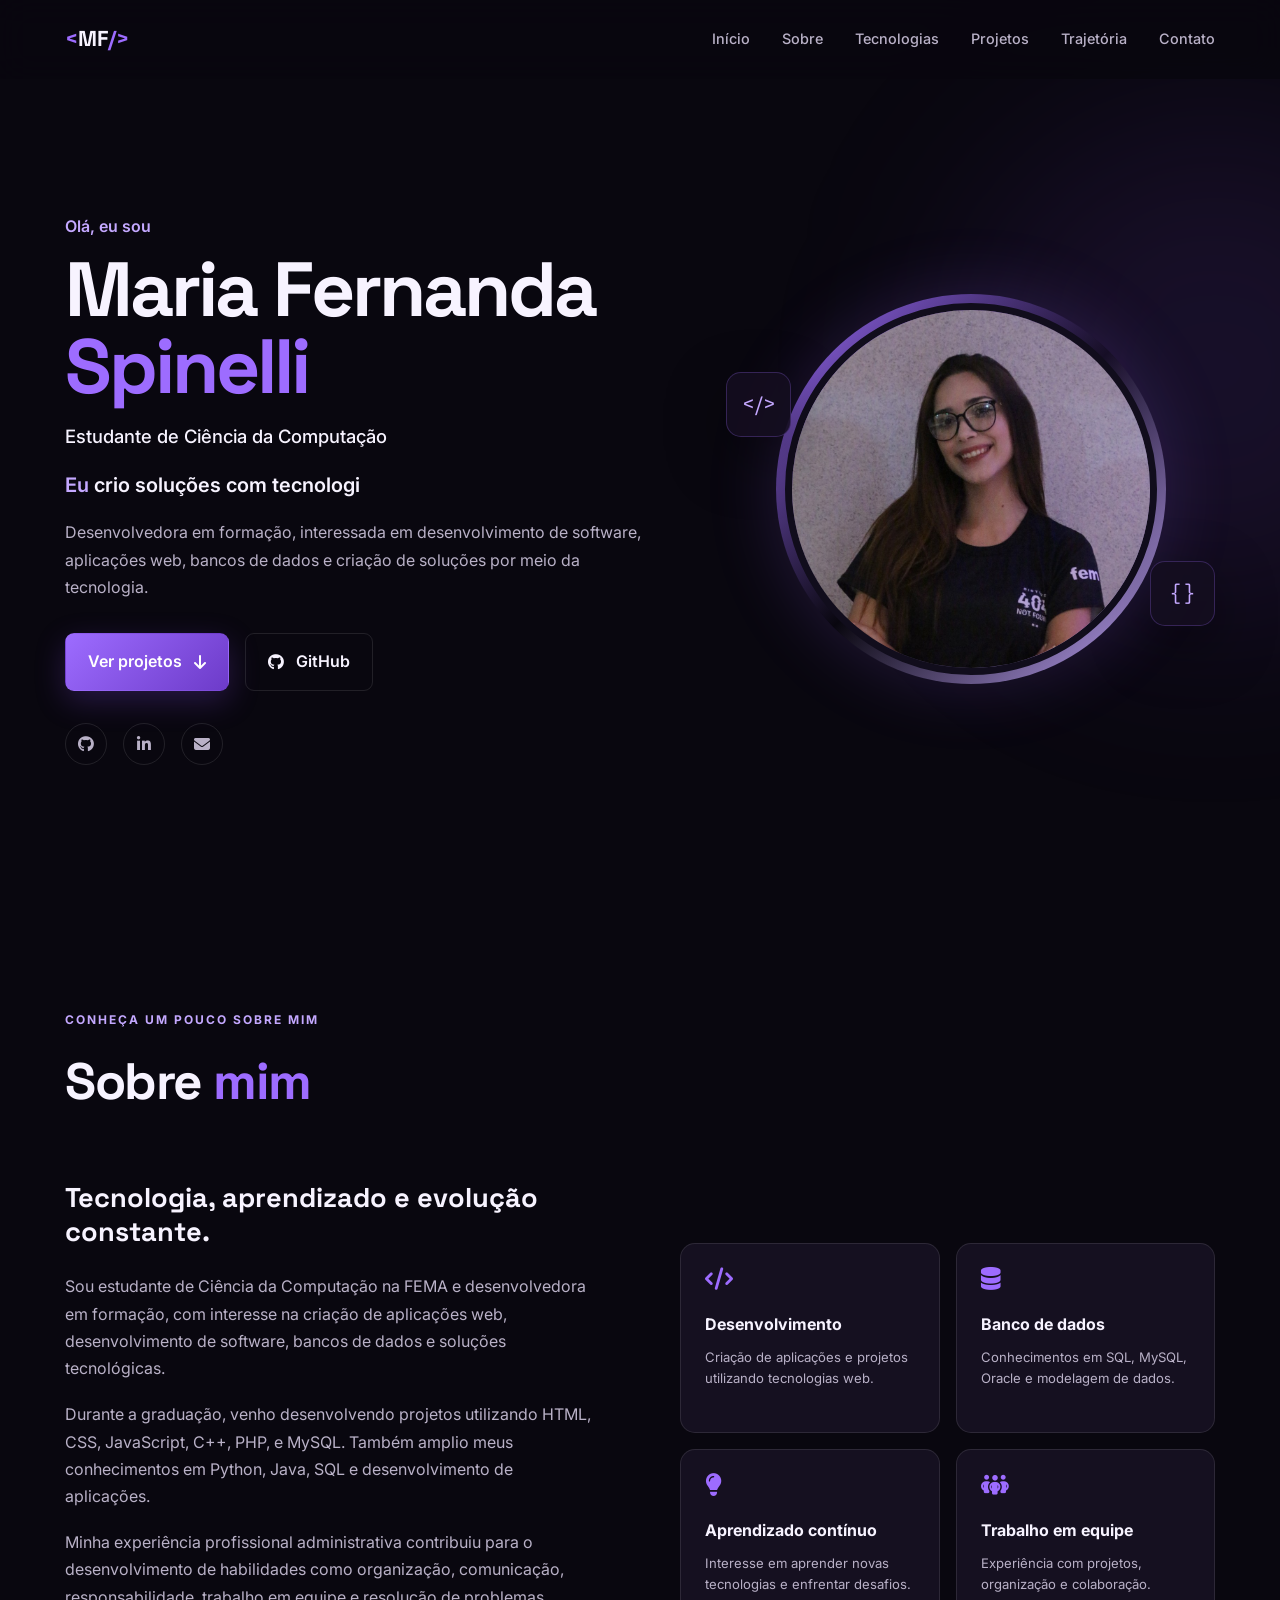
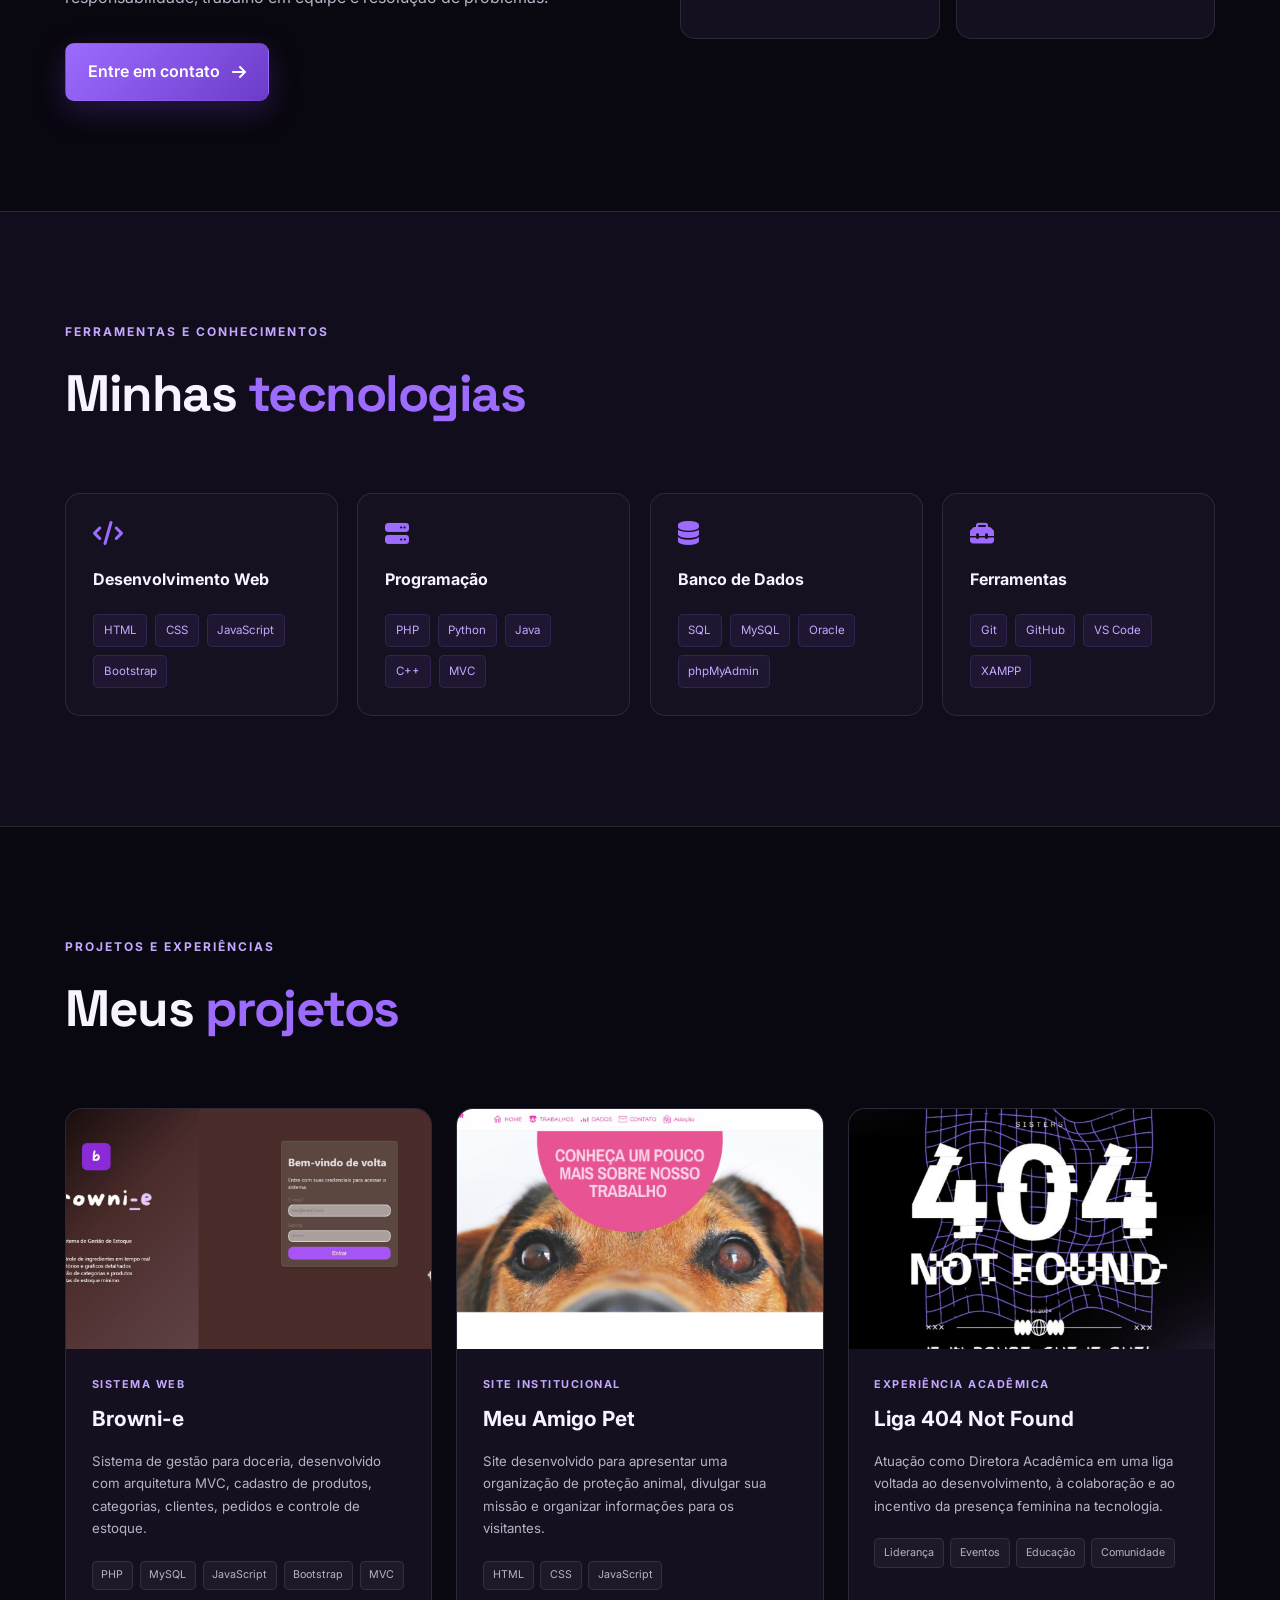
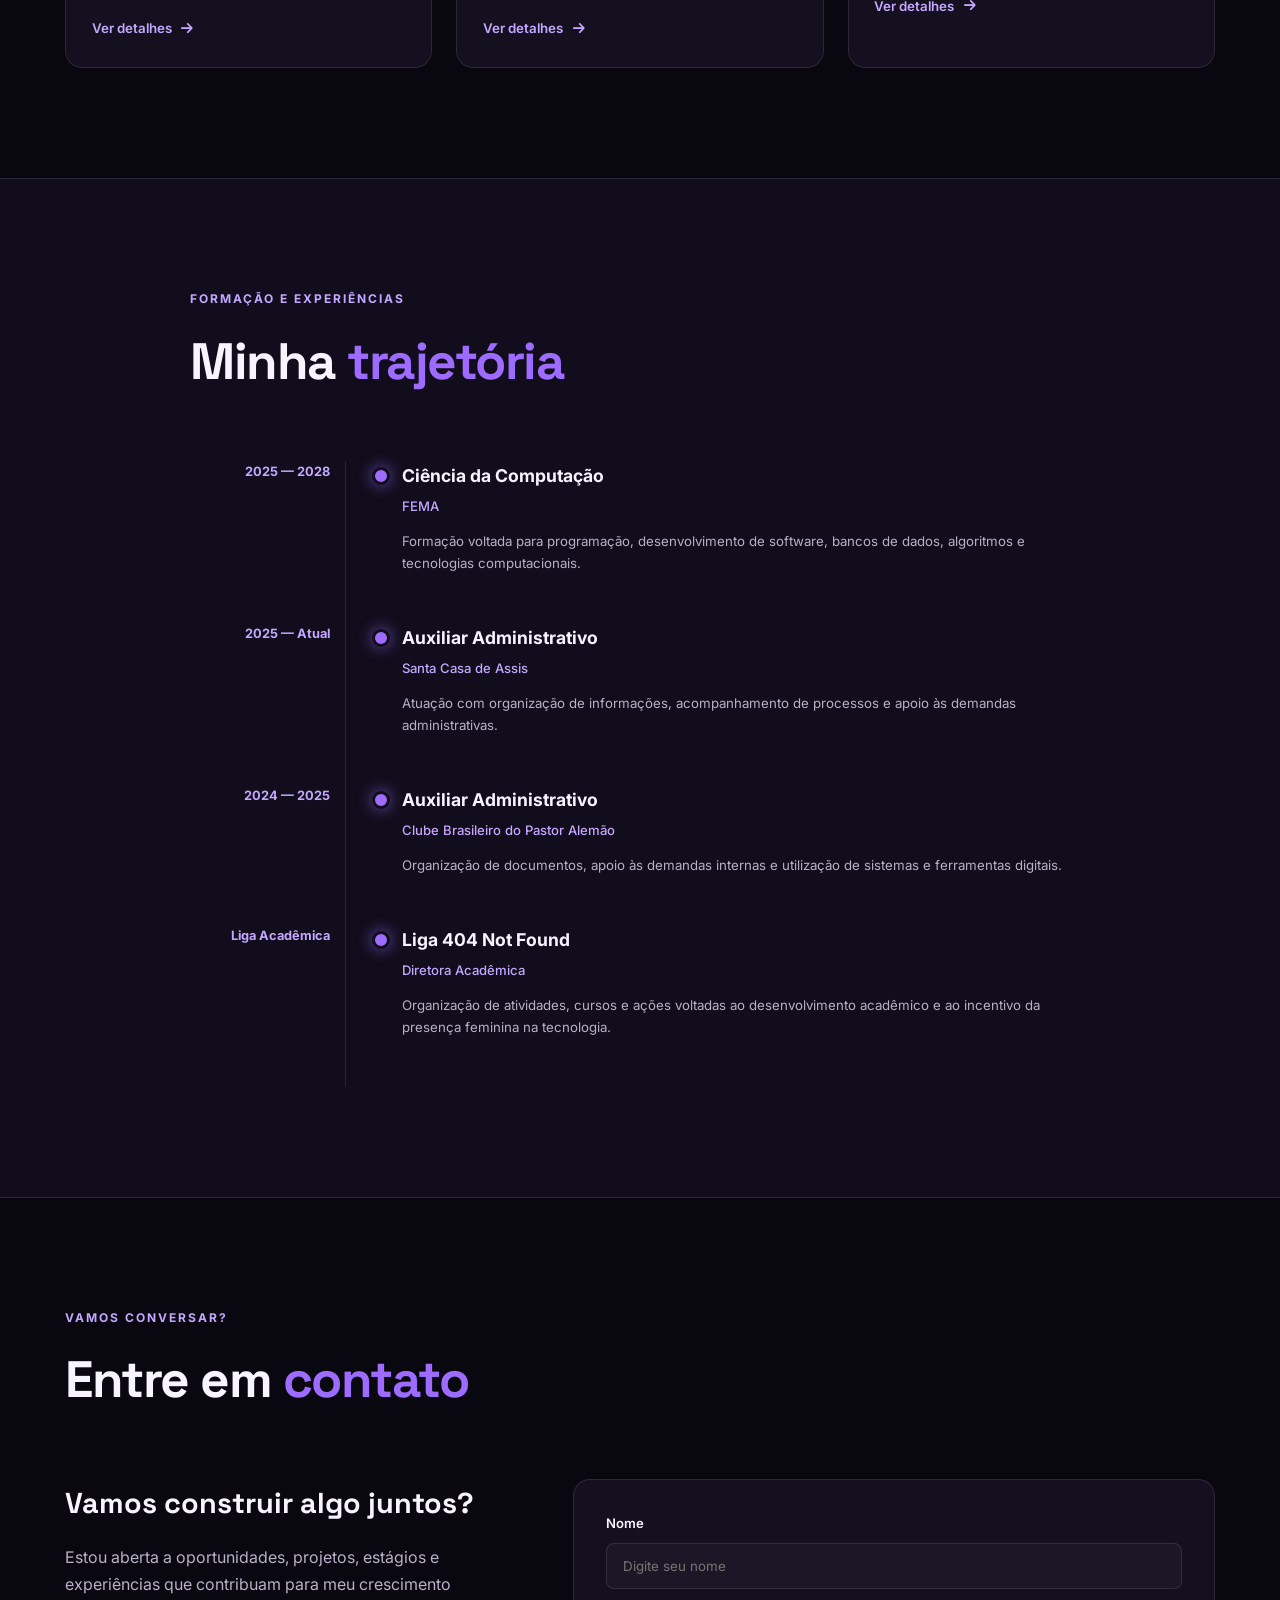
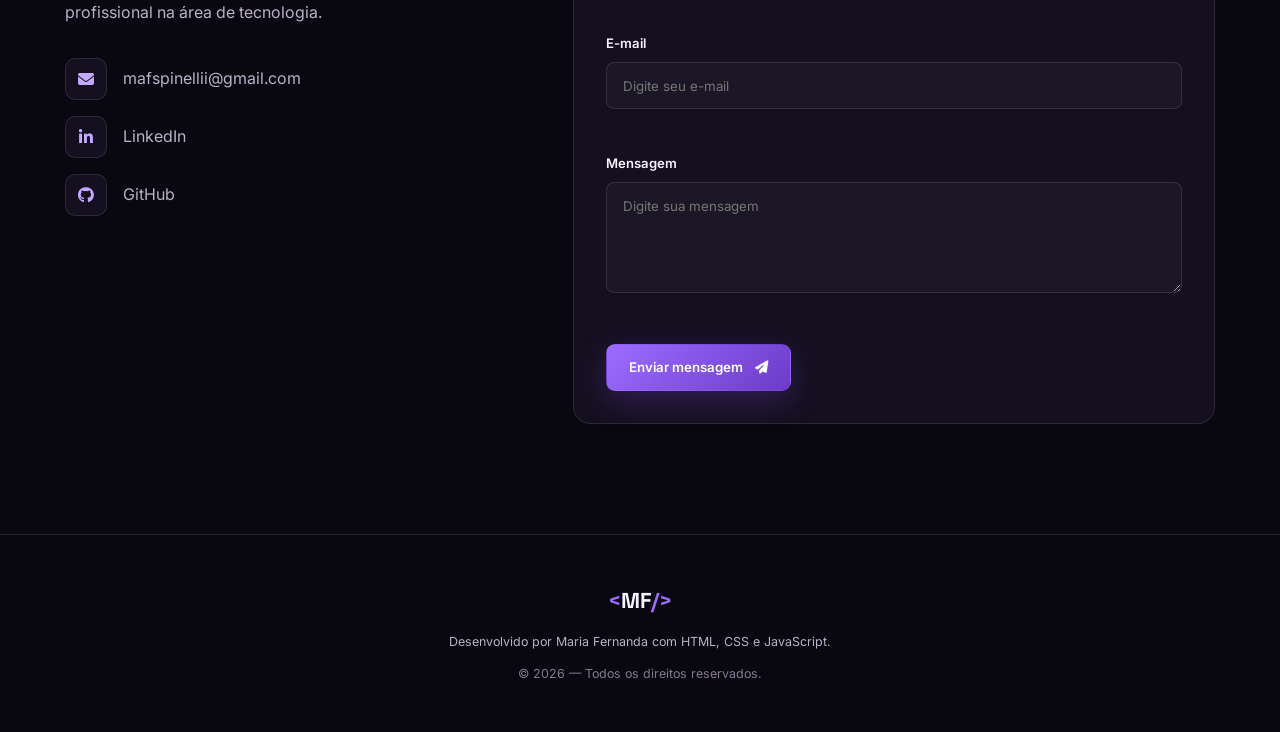
==== portifolio-maria/index.html @ fcf15428 "Add files via upload" ====
<!DOCTYPE html>
<html lang="pt-BR">

<head>
    <meta charset="UTF-8">
    <meta name="viewport" content="width=device-width, initial-scale=1.0">
    <meta name="description" content="Portfólio de Maria Fernanda Spinelli, estudante de Ciência da Computação e desenvolvedora em formação.">
    <title>Maria Fernanda Spinelli | Portfólio</title>

    <!-- CSS -->
    <link rel="stylesheet" href="css/style.css">

    <!-- Font Awesome -->
    <link rel="stylesheet" href="https://cdnjs.cloudflare.com/ajax/libs/font-awesome/6.7.2/css/all.min.css">
</head>

<body>

    <!-- CABEÇALHO -->
    <header class="header">
        <nav class="navbar">
            <a href="#inicio" class="logo">
                <span>&lt;</span>MF<span>/&gt;</span>
            </a>

            <button class="menu-button" id="menu-button" aria-label="Abrir menu">
                <i class="fa-solid fa-bars"></i>
            </button>

            <ul class="nav-links" id="nav-links">
                <li><a href="#inicio">Início</a></li>
                <li><a href="#sobre">Sobre</a></li>
                <li><a href="#tecnologias">Tecnologias</a></li>
                <li><a href="#projetos">Projetos</a></li>
                <li><a href="#trajetoria">Trajetória</a></li>
                <li><a href="#contato">Contato</a></li>
            </ul>
        </nav>
    </header>

    <main>
        <!-- INÍCIO -->
        <section class="inicio" id="inicio">
            <div class="inicio-texto">
                <p class="saudacao">Olá, eu sou</p>

                <h1>Maria Fernanda <span>Spinelli</span></h1>
                <h2>Estudante de Ciência da Computação</h2>

                <p class="texto-dinamico">
                    Eu <span id="texto-digitado"></span>
                </p>

                <p class="descricao-inicial">
                    Desenvolvedora em formação, interessada em desenvolvimento de software, aplicações web, bancos de dados e criação de soluções por meio da tecnologia.
                </p>

                <div class="botoes-inicio">
                    <a href="#projetos" class="botao botao-principal">
                        Ver projetos <i class="fa-solid fa-arrow-down"></i>
                    </a>
                    <a href="https://github.com/mafspinelli-jpg" target="_blank" rel="noopener noreferrer" class="botao botao-secundario">
                        <i class="fa-brands fa-github"></i> GitHub
                    </a>
                </div>

                <div class="redes-sociais">
                    <a href="https://github.com/mafspinelli-jpg" target="_blank" rel="noopener noreferrer" aria-label="GitHub">
                        <i class="fa-brands fa-github"></i>
                    </a>
                    <a href="https://www.linkedin.com/in/mariafernandaspinelli" target="_blank" rel="noopener noreferrer" aria-label="LinkedIn">
                        <i class="fa-brands fa-linkedin-in"></i>
                    </a>
                    <a href="mailto:mafspinellii@gmail.com" aria-label="E-mail">
                        <i class="fa-solid fa-envelope"></i>
                    </a>
                </div>
            </div>

            <!-- FOTO PRINCIPAL -->
            <div class="inicio-imagem">
                <div class="circulo-imagem">
                    <img src="./assets/images/maria-fernanda.jpg" alt="Foto de Maria Fernanda Spinelli">
                </div>
                <div class="codigo codigo-1">&lt;/&gt;</div>
                <div class="codigo codigo-2">{ }</div>
            </div>
        </section>

        <!-- SOBRE -->
        <section class="secao" id="sobre">
            <div class="titulo-secao">
                <p>CONHEÇA UM POUCO SOBRE MIM</p>
                <h2>Sobre <span>mim</span></h2>
            </div>

            <div class="sobre-container">
                <div class="sobre-texto">
                    <h3>Tecnologia, aprendizado e evolução constante.</h3>
                    <p>
                        Sou estudante de Ciência da Computação na FEMA e desenvolvedora em formação, com interesse na criação de aplicações web, desenvolvimento de software, bancos de dados e soluções tecnológicas.
                    </p>
                    <p>
                        Durante a graduação, venho desenvolvendo projetos utilizando HTML, CSS, JavaScript, C++, PHP, e MySQL. Também amplio meus conhecimentos em Python, Java, SQL e desenvolvimento de aplicações.
                    </p>
                    <p>
                        Minha experiência profissional administrativa contribuiu para o desenvolvimento de habilidades como organização, comunicação, responsabilidade, trabalho em equipe e resolução de problemas.
                    </p>
                    <a href="#contato" class="botao botao-principal">
                        Entre em contato <i class="fa-solid fa-arrow-right"></i>
                    </a>
                </div>

                <div class="sobre-cards">
                    <article class="sobre-card">
                        <i class="fa-solid fa-code"></i>
                        <h4>Desenvolvimento</h4>
                        <p>Criação de aplicações e projetos utilizando tecnologias web.</p>
                    </article>

                    <article class="sobre-card">
                        <i class="fa-solid fa-database"></i>
                        <h4>Banco de dados</h4>
                        <p>Conhecimentos em SQL, MySQL, Oracle e modelagem de dados.</p>
                    </article>

                    <article class="sobre-card">
                        <i class="fa-solid fa-lightbulb"></i>
                        <h4>Aprendizado contínuo</h4>
                        <p>Interesse em aprender novas tecnologias e enfrentar desafios.</p>
                    </article>

                    <article class="sobre-card">
                        <i class="fa-solid fa-people-group"></i>
                        <h4>Trabalho em equipe</h4>
                        <p>Experiência com projetos, organização e colaboração.</p>
                    </article>
                </div>
            </div>
        </section>

        <!-- TECNOLOGIAS -->
        <section class="secao tecnologias" id="tecnologias">
            <div class="titulo-secao">
                <p>FERRAMENTAS E CONHECIMENTOS</p>
                <h2>Minhas <span>tecnologias</span></h2>
            </div>

            <div class="tecnologias-container">
                <article class="tecnologia-card">
                    <i class="fa-solid fa-code"></i>
                    <h3>Desenvolvimento Web</h3>
                    <div class="tecnologias-lista">
                        <span>HTML</span>
                        <span>CSS</span>
                        <span>JavaScript</span>
                        <span>Bootstrap</span>
                    </div>
                </article>

                <article class="tecnologia-card">
                    <i class="fa-solid fa-server"></i>
                    <h3>Programação</h3>
                    <div class="tecnologias-lista">
                        <span>PHP</span>
                        <span>Python</span>
                        <span>Java</span>
                        <span>C++</span>
                        <span>MVC</span>
                    </div>
                </article>

                <article class="tecnologia-card">
                    <i class="fa-solid fa-database"></i>
                    <h3>Banco de Dados</h3>
                    <div class="tecnologias-lista">
                        <span>SQL</span>
                        <span>MySQL</span>
                        <span>Oracle</span>
                        <span>phpMyAdmin</span>
                    </div>
                </article>

                <article class="tecnologia-card">
                    <i class="fa-solid fa-toolbox"></i>
                    <h3>Ferramentas</h3>
                    <div class="tecnologias-lista">
                        <span>Git</span>
                        <span>GitHub</span>
                        <span>VS Code</span>
                        <span>XAMPP</span>
                    </div>
                </article>
            </div>
        </section>

        <!-- PROJETOS -->
        <section class="secao" id="projetos">
            <div class="titulo-secao">
                <p>PROJETOS E EXPERIÊNCIAS</p>
                <h2>Meus <span>projetos</span></h2>
            </div>

            <div class="projetos-container">
                <!-- PROJETO BROWNI-E -->
                <article class="projeto-card">
                    <div class="projeto-imagem">
                        <img src="./assets/images/brownie/brownie-2.jpeg" alt="Sistema de gestão da doceria Browni-e">
                    </div>
                    <div class="projeto-conteudo">
                        <p class="projeto-tipo">SISTEMA WEB</p>
                        <h3>Browni-e</h3>
                        <p>
                            Sistema de gestão para doceria, desenvolvido com arquitetura MVC, cadastro de produtos, categorias, clientes, pedidos e controle de estoque.
                        </p>
                        <div class="tags">
                            <span>PHP</span>
                            <span>MySQL</span>
                            <span>JavaScript</span>
                            <span>Bootstrap</span>
                            <span>MVC</span>
                        </div>
                        <button type="button" class="detalhes-projeto" data-projeto="brownie">
                            Ver detalhes <i class="fa-solid fa-arrow-right"></i>
                        </button>
                    </div>
                </article>

                <!-- PROJETO MEU AMIGO PET -->
                <article class="projeto-card">
                    <div class="projeto-imagem">
                        <img src="./assets/images/meu-amigo-pet/meu-amigo-pet-5.jpeg" alt="Projeto Meu Amigo Pet">
                    </div>
                    <div class="projeto-conteudo">
                        <p class="projeto-tipo">SITE INSTITUCIONAL</p>
                        <h3>Meu Amigo Pet</h3>
                        <p>
                            Site desenvolvido para apresentar uma organização de proteção animal, divulgar sua missão e organizar informações para os visitantes.
                        </p>
                        <div class="tags">
                            <span>HTML</span>
                            <span>CSS</span>
                            <span>JavaScript</span>
                        </div>
                        <button type="button" class="detalhes-projeto" data-projeto="pet">
                            Ver detalhes <i class="fa-solid fa-arrow-right"></i>
                        </button>
                    </div>
                </article>

                <!-- PROJETO LIGA 404 -->
                <article class="projeto-card">
                    <div class="projeto-imagem">
                        <img src="./assets/images/liga-404/liga-404-7.png" alt="Liga Acadêmica 404 Not Found">
                    </div>
                    <div class="projeto-conteudo">
                        <p class="projeto-tipo">EXPERIÊNCIA ACADÊMICA</p>
                        <h3>Liga 404 Not Found</h3>
                        <p>
                            Atuação como Diretora Acadêmica em uma liga voltada ao desenvolvimento, à colaboração e ao incentivo da presença feminina na tecnologia.
                        </p>
                        <div class="tags">
                            <span>Liderança</span>
                            <span>Eventos</span>
                            <span>Educação</span>
                            <span>Comunidade</span>
                        </div>
                        <button type="button" class="detalhes-projeto" data-projeto="liga">
                            Ver detalhes <i class="fa-solid fa-arrow-right"></i>
                        </button>
                    </div>
                </article>
            </div>
        </section>

        <!-- TRAJETÓRIA -->
        <section class="secao trajetoria" id="trajetoria">
            <div class="titulo-secao">
                <p>FORMAÇÃO E EXPERIÊNCIAS</p>
                <h2>Minha <span>trajetória</span></h2>
            </div>

            <div class="timeline">
                <article class="timeline-item">
                    <div class="timeline-data">2025 — 2028</div>
                    <div class="timeline-conteudo">
                        <h3>Ciência da Computação</h3>
                        <h4>FEMA</h4>
                        <p>
                            Formação voltada para programação, desenvolvimento de software, bancos de dados, algoritmos e tecnologias computacionais.
                        </p>
                    </div>
                </article>

                <article class="timeline-item">
                    <div class="timeline-data">2025 — Atual</div>
                    <div class="timeline-conteudo">
                        <h3>Auxiliar Administrativo</h3>
                        <h4>Santa Casa de Assis</h4>
                        <p>
                            Atuação com organização de informações, acompanhamento de processos e apoio às demandas administrativas.
                        </p>
                    </div>
                </article>

                <article class="timeline-item">
                    <div class="timeline-data">2024 — 2025</div>
                    <div class="timeline-conteudo">
                        <h3>Auxiliar Administrativo</h3>
                        <h4>Clube Brasileiro do Pastor Alemão</h4>
                        <p>
                            Organização de documentos, apoio às demandas internas e utilização de sistemas e ferramentas digitais.
                        </p>
                    </div>
                </article>

                <article class="timeline-item">
                    <div class="timeline-data">Liga Acadêmica</div>
                    <div class="timeline-conteudo">
                        <h3>Liga 404 Not Found</h3>
                        <h4>Diretora Acadêmica</h4>
                        <p>
                            Organização de atividades, cursos e ações voltadas ao desenvolvimento acadêmico e ao incentivo da presença feminina na tecnologia.
                        </p>
                    </div>
                </article>
            </div>
        </section>

        <!-- CONTATO -->
        <section class="secao contato" id="contato">
            <div class="titulo-secao">
                <p>VAMOS CONVERSAR?</p>
                <h2>Entre em <span>contato</span></h2>
            </div>

            <div class="contato-container">
                <div class="contato-texto">
                    <h3>Vamos construir algo juntos?</h3>
                    <p>
                        Estou aberta a oportunidades, projetos, estágios e experiências que contribuam para meu crescimento profissional na área de tecnologia.
                    </p>

                    <a href="mailto:mafspinellii@gmail.com" class="contato-item">
                        <i class="fa-solid fa-envelope"></i>
                        <span>mafspinellii@gmail.com</span>
                    </a>

                    <a href="https://www.linkedin.com/in/mariafernandaspinelli" target="_blank" rel="noopener noreferrer" class="contato-item">
                        <i class="fa-brands fa-linkedin-in"></i>
                        <span>LinkedIn</span>
                    </a>

                    <a href="https://github.com/mafspinelli-jpg" target="_blank" rel="noopener noreferrer" class="contato-item">
                        <i class="fa-brands fa-github"></i>
                        <span>GitHub</span>
                    </a>
                </div>

                <form class="formulario" id="formulario" action="https://formsubmit.co/mafspinellii@gmail.com" method="POST">
                    <input type="hidden" name="_subject" value="Nova mensagem recebida pelo portfólio">
                    <input type="hidden" name="_template" value="table">
                    <input type="hidden" name="_captcha" value="true">

                    <div class="campo">
                        <label for="nome">Nome</label>
                        <input type="text" id="nome" name="nome" placeholder="Digite seu nome" required>
                        <small class="erro"></small>
                    </div>

                    <div class="campo">
                        <label for="email">E-mail</label>
                        <input type="email" id="email" name="email" placeholder="Digite seu e-mail" required>
                        <small class="erro"></small>
                    </div>

                    <div class="campo">
                        <label for="mensagem">Mensagem</label>
                        <textarea id="mensagem" name="mensagem" rows="5" placeholder="Digite sua mensagem" required></textarea>
                        <small class="erro"></small>
                    </div>

                    <button type="submit" class="botao botao-principal">
                        Enviar mensagem <i class="fa-solid fa-paper-plane"></i>
                    </button>
                </form>
            </div>
        </section>
    </main>

    <!-- RODAPÉ -->
    <footer>
        <a href="#inicio" class="logo">
            <span>&lt;</span>MF<span>/&gt;</span>
        </a>
        <p>Desenvolvido por Maria Fernanda com HTML, CSS e JavaScript.</p>
        <p class="copyright">© 2026 — Todos os direitos reservados.</p>
    </footer>

    <!-- BOTÃO VOLTAR AO TOPO -->
    <button id="voltar-topo" aria-label="Voltar ao topo">
        <i class="fa-solid fa-arrow-up"></i>
    </button>

    <!-- MODAL -->
    <div class="modal" id="modal">
        <div class="modal-conteudo">
            <button class="fechar-modal" id="fechar-modal" aria-label="Fechar">
                <i class="fa-solid fa-xmark"></i>
            </button>
            <div id="conteudo-modal"></div>
        </div>
    </div>

    <!-- JAVASCRIPT -->
    <script src="js/script.js"></script>
</body>

</html>
---- portifolio-maria/css/style.css ----
/* CONFIGURAÇÕES GERAIS */

@import url("https://fonts.googleapis.com/css2?family=Inter:wght@400;500;600;700;800&family=Space+Grotesk:wght@500;600;700&display=swap");

:root {
    --fundo: #09070f;
    --fundo-secundario: #110d1c;
    --card: #151020;

    --roxo: #9d6cff;
    --roxo-claro: #c4a8ff;
    --roxo-escuro: #6d3bc9;

    --branco: #f7f3ff;
    --texto: #b9b1c7;
    --texto-escuro: #81798f;

    --borda: rgba(255, 255, 255, 0.10);
    --sombra: 0 20px 60px rgba(0, 0, 0, 0.40);

    --fonte-principal: "Inter", sans-serif;
    --fonte-titulo: "Space Grotesk", sans-serif;
}

* {
    margin: 0;
    padding: 0;
    box-sizing: border-box;
}

html {
    scroll-behavior: smooth;
}

body {
    background-color: var(--fundo);
    color: var(--texto);
    font-family: var(--fonte-principal);
    line-height: 1.7;
    overflow-x: hidden;
}

a {
    color: inherit;
    text-decoration: none;
}

ul {
    list-style: none;
}

button,
input,
textarea {
    font-family: inherit;
}

/* CABEÇALHO */

.header {
    width: 100%;
    position: fixed;
    top: 0;
    left: 0;
    background-color: rgba(9, 7, 15, 0.85);
    backdrop-filter: blur(16px);
    -webkit-backdrop-filter: blur(16px);
    border-bottom: 1px solid transparent;
    z-index: 1000;
    transition: 0.3s;
}

.header.rolando {
    border-bottom-color: var(--borda);
    box-shadow: 0 10px 30px rgba(0, 0, 0, 0.20);
}

.navbar {
    width: min(1150px, 90%);
    height: 78px;
    margin: auto;
    display: flex;
    align-items: center;
    justify-content: space-between;
}

.logo {
    color: var(--branco);
    font-family: var(--fonte-titulo);
    font-size: 1.35rem;
    font-weight: 700;
}

.logo span {
    color: var(--roxo);
}

.nav-links {
    display: flex;
    align-items: center;
    gap: 2rem;
}

.nav-links a {
    color: var(--texto);
    font-size: 0.9rem;
    font-weight: 500;
    position: relative;
    transition: 0.3s;
}

.nav-links a:hover {
    color: var(--branco);
}

.nav-links a::after {
    content: "";
    width: 0;
    height: 2px;
    position: absolute;
    left: 0;
    bottom: -7px;
    background-color: var(--roxo);
    transition: 0.3s;
}

.nav-links a:hover::after {
    width: 100%;
}

.menu-button {
    display: none;
    background: transparent;
    color: var(--branco);
    border: none;
    font-size: 1.4rem;
    cursor: pointer;
}

/* SEÇÃO INICIAL */

.inicio {
    width: min(1150px, 90%);
    min-height: 100vh;
    margin: auto;
    padding-top: 78px;
    display: grid;
    grid-template-columns: 1.1fr 0.9fr;
    align-items: center;
    gap: 4rem;
    position: relative;
}

.inicio::before {
    content: "";
    width: 500px;
    height: 500px;
    position: absolute;
    right: -250px;
    top: 120px;
    background-color: rgba(128, 72, 230, 0.12);
    filter: blur(100px);
    border-radius: 50%;
    pointer-events: none;
}

.inicio-texto {
    position: relative;
    z-index: 2;
}

.saudacao {
    color: var(--roxo-claro);
    font-size: 1rem;
    font-weight: 600;
    margin-bottom: 0.7rem;
}

.inicio h1 {
    color: var(--branco);
    font-family: var(--fonte-titulo);
    font-size: clamp(3rem, 6vw, 5.5rem);
    line-height: 1;
    letter-spacing: -3px;
    margin-bottom: 1rem;
}

.inicio h1 span {
    color: var(--roxo);
}

.inicio h2 {
    color: var(--branco);
    font-size: 1.15rem;
    font-weight: 500;
    margin-bottom: 1rem;
}

.texto-dinamico {
    min-height: 35px;
    color: var(--roxo-claro);
    font-size: 1.25rem;
    font-weight: 600;
    margin-bottom: 1rem;
}

#texto-digitado {
    color: var(--branco);
}

.descricao-inicial {
    max-width: 610px;
    font-size: 1rem;
    margin-bottom: 2rem;
}

/* BOTÕES */

.botoes-inicio {
    display: flex;
    flex-wrap: wrap;
    gap: 1rem;
    margin-bottom: 2rem;
}

.botao {
    display: inline-flex;
    align-items: center;
    justify-content: center;
    gap: 0.7rem;
    padding: 0.9rem 1.4rem;
    border: 1px solid transparent;
    border-radius: 9px;
    font-weight: 600;
    cursor: pointer;
    transition: 0.3s;
}

.botao-principal {
    color: white;
    background: linear-gradient(135deg, var(--roxo), var(--roxo-escuro));
    box-shadow: 0 10px 30px rgba(126, 71, 226, 0.25);
}

.botao-principal:hover {
    transform: translateY(-4px);
    box-shadow: 0 15px 35px rgba(126, 71, 226, 0.40);
}

.botao-secundario {
    color: var(--branco);
    background-color: transparent;
    border-color: var(--borda);
}

.botao-secundario:hover {
    border-color: var(--roxo);
    background-color: rgba(157, 108, 255, 0.08);
}

/* REDES SOCIAIS */

.redes-sociais {
    display: flex;
    gap: 1rem;
}

.redes-sociais a {
    width: 42px;
    height: 42px;
    display: grid;
    place-items: center;
    color: var(--texto);
    border: 1px solid var(--borda);
    border-radius: 50%;
    transition: 0.3s;
}

.redes-sociais a:hover {
    color: var(--branco);
    border-color: var(--roxo);
    transform: translateY(-4px);
    background-color: rgba(157, 108, 255, 0.10);
}

/* FOTO INICIAL */

.inicio-imagem {
    position: relative;
    display: grid;
    place-items: center;
}

.circulo-imagem {
    width: min(390px, 80vw);
    aspect-ratio: 1;
    padding: 9px;
    border-radius: 50%;
    background: linear-gradient(135deg, var(--roxo), transparent, var(--roxo-claro));
    box-shadow: 0 0 70px rgba(157, 108, 255, 0.18);
    animation: flutuar 5s ease-in-out infinite;
}

.circulo-imagem img {
    width: 100%;
    height: 100%;
    display: block;
    object-fit: cover;
    object-position: center top;
    border: 7px solid var(--fundo-secundario);
    border-radius: 50%;
}

@keyframes flutuar {
    0%, 100% {
        transform: translateY(0);
    }
    50% {
        transform: translateY(-15px);
    }
}

.codigo {
    width: 65px;
    height: 65px;
    position: absolute;
    display: grid;
    place-items: center;
    color: var(--roxo-claro);
    background-color: rgba(20, 14, 32, 0.90);
    border: 1px solid rgba(157, 108, 255, 0.25);
    border-radius: 15px;
    font-family: var(--fonte-titulo);
    font-size: 1.3rem;
    box-shadow: var(--sombra);
    animation: flutuar 4s ease-in-out infinite;
}

.codigo-1 {
    left: 0;
    top: 20%;
}

.codigo-2 {
    right: 0;
    bottom: 15%;
    animation-delay: 1s;
}

/* SEÇÕES */

.secao {
    width: min(1150px, 90%);
    margin: auto;
    padding: 110px 0;
}

.titulo-secao {
    margin-bottom: 3.5rem;
}

.titulo-secao > p {
    color: var(--roxo-claro);
    font-size: 0.75rem;
    font-weight: 700;
    letter-spacing: 2px;
    margin-bottom: 0.5rem;
}

.titulo-secao h2 {
    color: var(--branco);
    font-family: var(--fonte-titulo);
    font-size: clamp(2.2rem, 4vw, 3.3rem);
    letter-spacing: -1.5px;
}

.titulo-secao h2 span {
    color: var(--roxo);
}

/* SOBRE MIM */

.sobre-container {
    display: grid;
    grid-template-columns: 1fr 1fr;
    align-items: center;
    gap: 5rem;
}

.sobre-texto h3 {
    color: var(--branco);
    font-family: var(--fonte-titulo);
    font-size: 1.7rem;
    line-height: 1.25;
    margin-bottom: 1.5rem;
}

.sobre-texto p {
    margin-bottom: 1.2rem;
}

.sobre-texto .botao {
    margin-top: 0.8rem;
}

.sobre-cards {
    display: grid;
    grid-template-columns: repeat(2, 1fr);
    gap: 1rem;
}

.sobre-card {
    min-height: 190px;
    padding: 1.5rem;
    background-color: var(--card);
    border: 1px solid var(--borda);
    border-radius: 15px;
    transition: 0.3s;
}

.sobre-card:hover {
    transform: translateY(-7px);
    border-color: rgba(157, 108, 255, 0.45);
}

.sobre-card i {
    color: var(--roxo);
    font-size: 1.4rem;
    margin-bottom: 1.3rem;
}

.sobre-card h4 {
    color: var(--branco);
    font-size: 1rem;
    margin-bottom: 0.5rem;
}

.sobre-card p {
    font-size: 0.82rem;
    line-height: 1.6;
}

/* TECNOLOGIAS */

.tecnologias {
    width: 100%;
    max-width: none;
    padding-left: 5%;
    padding-right: 5%;
    background-color: var(--fundo-secundario);
    border-top: 1px solid var(--borda);
    border-bottom: 1px solid var(--borda);
}

.tecnologias .titulo-secao,
.tecnologias-container {
    width: min(1150px, 100%);
    margin-left: auto;
    margin-right: auto;
}

.tecnologias-container {
    display: grid;
    grid-template-columns: repeat(4, 1fr);
    gap: 1.2rem;
}

.tecnologia-card {
    padding: 1.7rem;
    background-color: rgba(255, 255, 255, 0.02);
    border: 1px solid var(--borda);
    border-radius: 15px;
    transition: 0.3s;
}

.tecnologia-card:hover {
    transform: translateY(-7px);
    border-color: rgba(157, 108, 255, 0.45);
    background-color: rgba(157, 108, 255, 0.04);
}

.tecnologia-card > i {
    color: var(--roxo);
    font-size: 1.5rem;
    margin-bottom: 1.3rem;
}

.tecnologia-card h3 {
    color: var(--branco);
    font-size: 1rem;
    margin-bottom: 1.3rem;
}

.tecnologias-lista {
    display: flex;
    flex-wrap: wrap;
    gap: 0.5rem;
}

.tecnologias-lista span {
    padding: 0.35rem 0.6rem;
    color: var(--roxo-claro);
    background-color: rgba(157, 108, 255, 0.08);
    border: 1px solid rgba(157, 108, 255, 0.15);
    border-radius: 5px;
    font-size: 0.72rem;
}

/* FILTROS DOS PROJETOS */

.filtros-projetos {
    display: flex;
    flex-wrap: wrap;
    gap: 0.7rem;
    margin-bottom: 2.5rem;
}

.filtro {
    padding: 0.65rem 1.1rem;
    color: var(--texto);
    background: transparent;
    border: 1px solid var(--borda);
    border-radius: 30px;
    cursor: pointer;
    transition: 0.3s;
}

.filtro:hover,
.filtro.ativo {
    color: var(--branco);
    background: var(--roxo);
    border-color: var(--roxo);
}

/* PROJETOS */

.projetos-container {
    display: grid;
    grid-template-columns: repeat(3, 1fr);
    gap: 1.5rem;
}

.projeto-card {
    overflow: hidden;
    background-color: var(--card);
    border: 1px solid var(--borda);
    border-radius: 17px;
    transition: 0.35s;
}

.projeto-card:hover {
    transform: translateY(-8px);
    border-color: rgba(157, 108, 255, 0.45);
    box-shadow: var(--sombra);
}

.projeto-imagem {
    width: 100%;
    height: 240px;
    display: block;
    position: relative;
    overflow: hidden;
    background-color: var(--fundo-secundario);
}

.projeto-imagem img {
    width: 100%;
    height: 100%;
    display: block;
    object-fit: cover;
    object-position: center;
    transition: transform 0.5s ease;
}

.projeto-card:hover .projeto-imagem img {
    transform: scale(1.06);
}

.placeholder-projeto {
    color: var(--roxo-claro);
    background: linear-gradient(135deg, #211535, #100c1a);
}

.placeholder-projeto i {
    font-size: 3.3rem;
    margin-bottom: -2.5rem;
    opacity: 0.8;
}

.placeholder-projeto span {
    color: var(--branco);
    font-family: var(--fonte-titulo);
    font-size: 1.1rem;
}

.projeto-conteudo {
    padding: 1.6rem;
}

.projeto-tipo {
    color: var(--roxo-claro);
    font-size: 0.68rem;
    font-weight: 700;
    letter-spacing: 1.5px;
    margin-bottom: 0.5rem;
}

.projeto-conteudo h3 {
    color: var(--branco);
    font-size: 1.3rem;
    margin-bottom: 0.8rem;
}

.projeto-conteudo > p:not(.projeto-tipo) {
    font-size: 0.83rem;
    line-height: 1.7;
    margin-bottom: 1.3rem;
}

.tags {
    display: flex;
    flex-wrap: wrap;
    gap: 0.4rem;
    margin-bottom: 1.5rem;
}

.tags span {
    padding: 0.3rem 0.55rem;
    color: var(--texto);
    background: rgba(255, 255, 255, 0.04);
    border: 1px solid var(--borda);
    border-radius: 5px;
    font-size: 0.67rem;
}

.detalhes-projeto {
    display: inline-flex;
    align-items: center;
    gap: 0.6rem;
    color: var(--roxo-claro);
    background: transparent;
    border: none;
    font-weight: 600;
    cursor: pointer;
    transition: 0.3s;
}

.detalhes-projeto:hover {
    color: var(--branco);
    gap: 0.9rem;
}

.projeto-card.escondido {
    display: none;
}

/* TRAJETÓRIA */

.trajetoria {
    width: 100%;
    max-width: none;
    padding-left: 5%;
    padding-right: 5%;
    background: var(--fundo-secundario);
    border-top: 1px solid var(--borda);
    border-bottom: 1px solid var(--borda);
}

.trajetoria .titulo-secao,
.timeline {
    width: min(900px, 100%);
    margin-left: auto;
    margin-right: auto;
}

.timeline {
    position: relative;
}

.timeline::before {
    content: "";
    width: 1px;
    height: 100%;
    position: absolute;
    left: 155px;
    top: 0;
    background: var(--borda);
}

.timeline-item {
    display: grid;
    grid-template-columns: 140px 1fr;
    gap: 3rem;
    padding-bottom: 3rem;
    position: relative;
}

.timeline-data {
    color: var(--roxo-claro);
    font-size: 0.8rem;
    font-weight: 700;
    text-align: right;
}

.timeline-conteudo {
    position: relative;
    padding: 0 0 0 1.5rem;
}

.timeline-conteudo::before {
    content: "";
    width: 12px;
    height: 12px;
    position: absolute;
    left: -6px;
    top: 6px;
    background: var(--roxo);
    border: 3px solid var(--fundo-secundario);
    border-radius: 50%;
    box-shadow: 0 0 15px rgba(157, 108, 255, 0.7);
}

.timeline-conteudo h3 {
    color: var(--branco);
    font-size: 1.1rem;
    margin-bottom: 0.25rem;
}

.timeline-conteudo h4 {
    color: var(--roxo-claro);
    font-size: 0.82rem;
    font-weight: 500;
    margin-bottom: 0.8rem;
}

.timeline-conteudo p {
    font-size: 0.83rem;
}

/* CONTATO */

.contato-container {
    display: grid;
    grid-template-columns: 0.8fr 1.2fr;
    gap: 5rem;
}

.contato-texto h3 {
    color: var(--branco);
    font-family: var(--fonte-titulo);
    font-size: 1.8rem;
    margin-bottom: 1rem;
}

.contato-texto > p {
    margin-bottom: 2rem;
}

.contato-item {
    display: flex;
    align-items: center;
    gap: 1rem;
    margin-bottom: 1rem;
    color: var(--texto);
    transition: 0.3s;
}

.contato-item i {
    width: 42px;
    height: 42px;
    display: grid;
    place-items: center;
    color: var(--roxo-claro);
    background: var(--card);
    border: 1px solid var(--borda);
    border-radius: 10px;
}

.contato-item:hover {
    color: var(--branco);
    transform: translateX(5px);
}

/* FORMULÁRIO */

.formulario {
    padding: 2rem;
    background: var(--card);
    border: 1px solid var(--borda);
    border-radius: 17px;
}

.campo {
    margin-bottom: 1.3rem;
}

.campo label {
    display: block;
    color: var(--branco);
    font-size: 0.82rem;
    font-weight: 600;
    margin-bottom: 0.5rem;
}

.campo input,
.campo textarea {
    width: 100%;
    padding: 0.9rem 1rem;
    color: var(--branco);
    background: rgba(255, 255, 255, 0.03);
    border: 1px solid var(--borda);
    border-radius: 8px;
    outline: none;
    resize: vertical;
    transition: 0.3s;
}

.campo input:focus,
.campo textarea:focus {
    border-color: var(--roxo);
    box-shadow: 0 0 0 3px rgba(157, 108, 255, 0.10);
}

.campo.erro input,
.campo.erro textarea {
    border-color: #ef5b6b;
}

.erro {
    display: block;
    min-height: 18px;
    color: #ef5b6b;
    font-size: 0.7rem;
    margin-top: 0.25rem;
}

/* RODAPÉ */

footer {
    padding: 3rem 5%;
    display: flex;
    flex-direction: column;
    align-items: center;
    gap: 0.7rem;
    text-align: center;
    border-top: 1px solid var(--borda);
}

footer p {
    font-size: 0.78rem;
}

.copyright {
    color: var(--texto-escuro);
}

/* BOTÃO VOLTAR AO TOPO */

#voltar-topo {
    width: 45px;
    height: 45px;
    position: fixed;
    right: 25px;
    bottom: 25px;
    display: grid;
    place-items: center;
    color: white;
    background: var(--roxo);
    border: none;
    border-radius: 50%;
    cursor: pointer;
    opacity: 0;
    visibility: hidden;
    transform: translateY(15px);
    transition: 0.3s;
    z-index: 900;
}

#voltar-topo.aparecer {
    opacity: 1;
    visibility: visible;
    transform: translateY(0);
}

/* MODAL & GALERIA */

.modal {
    width: 100%;
    min-height: 100vh;
    position: fixed;
    inset: 0;
    display: none;
    align-items: center;
    justify-content: center;
    padding: 1.5rem;
    background: rgba(0, 0, 0, 0.80);
    backdrop-filter: blur(8px);
    -webkit-backdrop-filter: blur(8px);
    z-index: 2000;
}

.modal.aberto {
    display: flex;
}

.modal-conteudo {
    width: min(650px, 100%);
    max-height: 85vh;
    overflow-y: auto;
    padding: 2.5rem;
    position: relative;
    background: var(--card);
    border: 1px solid rgba(157, 108, 255, 0.30);
    border-radius: 20px;
    box-shadow: var(--sombra);
}

.fechar-modal {
    width: 38px;
    height: 38px;
    position: absolute;
    top: 15px;
    right: 15px;
    display: grid;
    place-items: center;
    color: var(--texto);
    background: transparent;
    border: 1px solid var(--borda);
    border-radius: 50%;
    cursor: pointer;
    transition: 0.3s;
}

.fechar-modal:hover {
    color: white;
    border-color: var(--roxo);
}

.modal-projeto {
    padding-top: 1rem;
}

.modal-projeto h2 {
    color: var(--branco);
    font-family: var(--fonte-titulo);
    font-size: 2rem;
    margin-bottom: 1rem;
}

.modal-projeto p {
    margin-bottom: 1rem;
}

.modal-projeto h3 {
    color: var(--roxo-claro);
    font-size: 1rem;
    margin: 1.5rem 0 0.7rem;
}

.modal-projeto ul {
    list-style: disc;
    padding-left: 1.2rem;
}

.modal-projeto li {
    margin-bottom: 0.4rem;
    font-size: 0.88rem;
}

.modal-tipo {
    color: var(--roxo-claro);
    font-size: 0.7rem;
    font-weight: 700;
    letter-spacing: 2px;
    margin-bottom: 0.5rem;
}

.modal-descricao {
    line-height: 1.8;
}

.modal-tags {
    display: flex;
    flex-wrap: wrap;
    gap: 0.5rem;
    margin-bottom: 1.8rem;
}

.modal-tags span {
    padding: 0.4rem 0.7rem;
    color: var(--roxo-claro);
    background: rgba(157, 108, 255, 0.10);
    border: 1px solid rgba(157, 108, 255, 0.25);
    border-radius: 6px;
    font-size: 0.75rem;
}

.galeria-projeto {
    display: grid;
    grid-template-columns: repeat(2, 1fr);
    gap: 1rem;
    margin-top: 1rem;
}

.galeria-projeto img {
    width: 100%;
    height: 190px;
    display: block;
    object-fit: cover;
    object-position: center;
    border: 1px solid var(--borda);
    border-radius: 12px;
    cursor: pointer;
    transition: 0.3s;
}

.galeria-projeto img:hover {
    transform: scale(1.03);
    border-color: var(--roxo);
}

/* RESPONSIVIDADE */

@media (max-width: 1000px) {
    .inicio {
        grid-template-columns: 1fr;
        padding-top: 130px;
        padding-bottom: 80px;
        text-align: center;
    }

    .inicio-texto {
        order: 2;
    }

    .inicio-imagem {
        order: 1;
    }

    .descricao-inicial {
        margin-left: auto;
        margin-right: auto;
    }

    .botoes-inicio,
    .redes-sociais {
        justify-content: center;
    }

    .circulo-imagem {
        width: 300px;
    }

    .sobre-container,
    .contato-container {
        grid-template-columns: 1fr;
        gap: 3rem;
    }

    .tecnologias-container,
    .projetos-container {
        grid-template-columns: repeat(2, 1fr);
    }
}

@media (max-width: 720px) {
    .navbar {
        height: 70px;
    }

    .menu-button {
        display: block;
        position: relative;
        z-index: 1100;
    }

    .nav-links {
        width: 100%;
        min-height: 100vh;
        position: fixed;
        top: 0;
        left: 0;
        display: flex;
        flex-direction: column;
        justify-content: center;
        gap: 2rem;
        background: rgba(9, 7, 15, 0.98);
        opacity: 0;
        visibility: hidden;
        transform: translateX(100%);
        transition: 0.4s;
    }

    .nav-links.aberto {
        opacity: 1;
        visibility: visible;
        transform: translateX(0);
    }

    .nav-links a {
        color: var(--branco);
        font-size: 1.4rem;
    }

    .inicio h1 {
        letter-spacing: -2px;
    }

    .circulo-imagem {
        width: min(280px, 75vw);
    }

    .codigo {
        width: 50px;
        height: 50px;
        font-size: 1rem;
    }

    .secao {
        padding: 80px 0;
    }

    .sobre-cards,
    .tecnologias-container,
    .projetos-container {
        grid-template-columns: 1fr;
    }

    .sobre-card {
        min-height: auto;
    }

    .timeline::before {
        left: 6px;
    }

    .timeline-item {
        grid-template-columns: 1fr;
        gap: 0.5rem;
        padding-left: 25px;
    }

    .timeline-data {
        text-align: left;
    }

    .timeline-conteudo {
        padding: 0;
    }

    .timeline-conteudo::before {
        left: -25px;
    }

    .modal-conteudo {
        padding: 2rem 1.3rem;
    }
}

@media (max-width: 600px) {
    .galeria-projeto {
        grid-template-columns: 1fr;
    }

    .galeria-projeto img {
        height: 220px;
    }

    .projeto-imagem {
        height: 230px;
    }
}

@media (max-width: 450px) {
    .botoes-inicio {
        flex-direction: column;
    }

    .botoes-inicio .botao {
        width: 100%;
    }

    .titulo-secao h2 {
        font-size: 2.1rem;
    }

    .formulario {
        padding: 1.3rem;
    }

    .contato-item span {
        font-size: 0.78rem;
    }
}
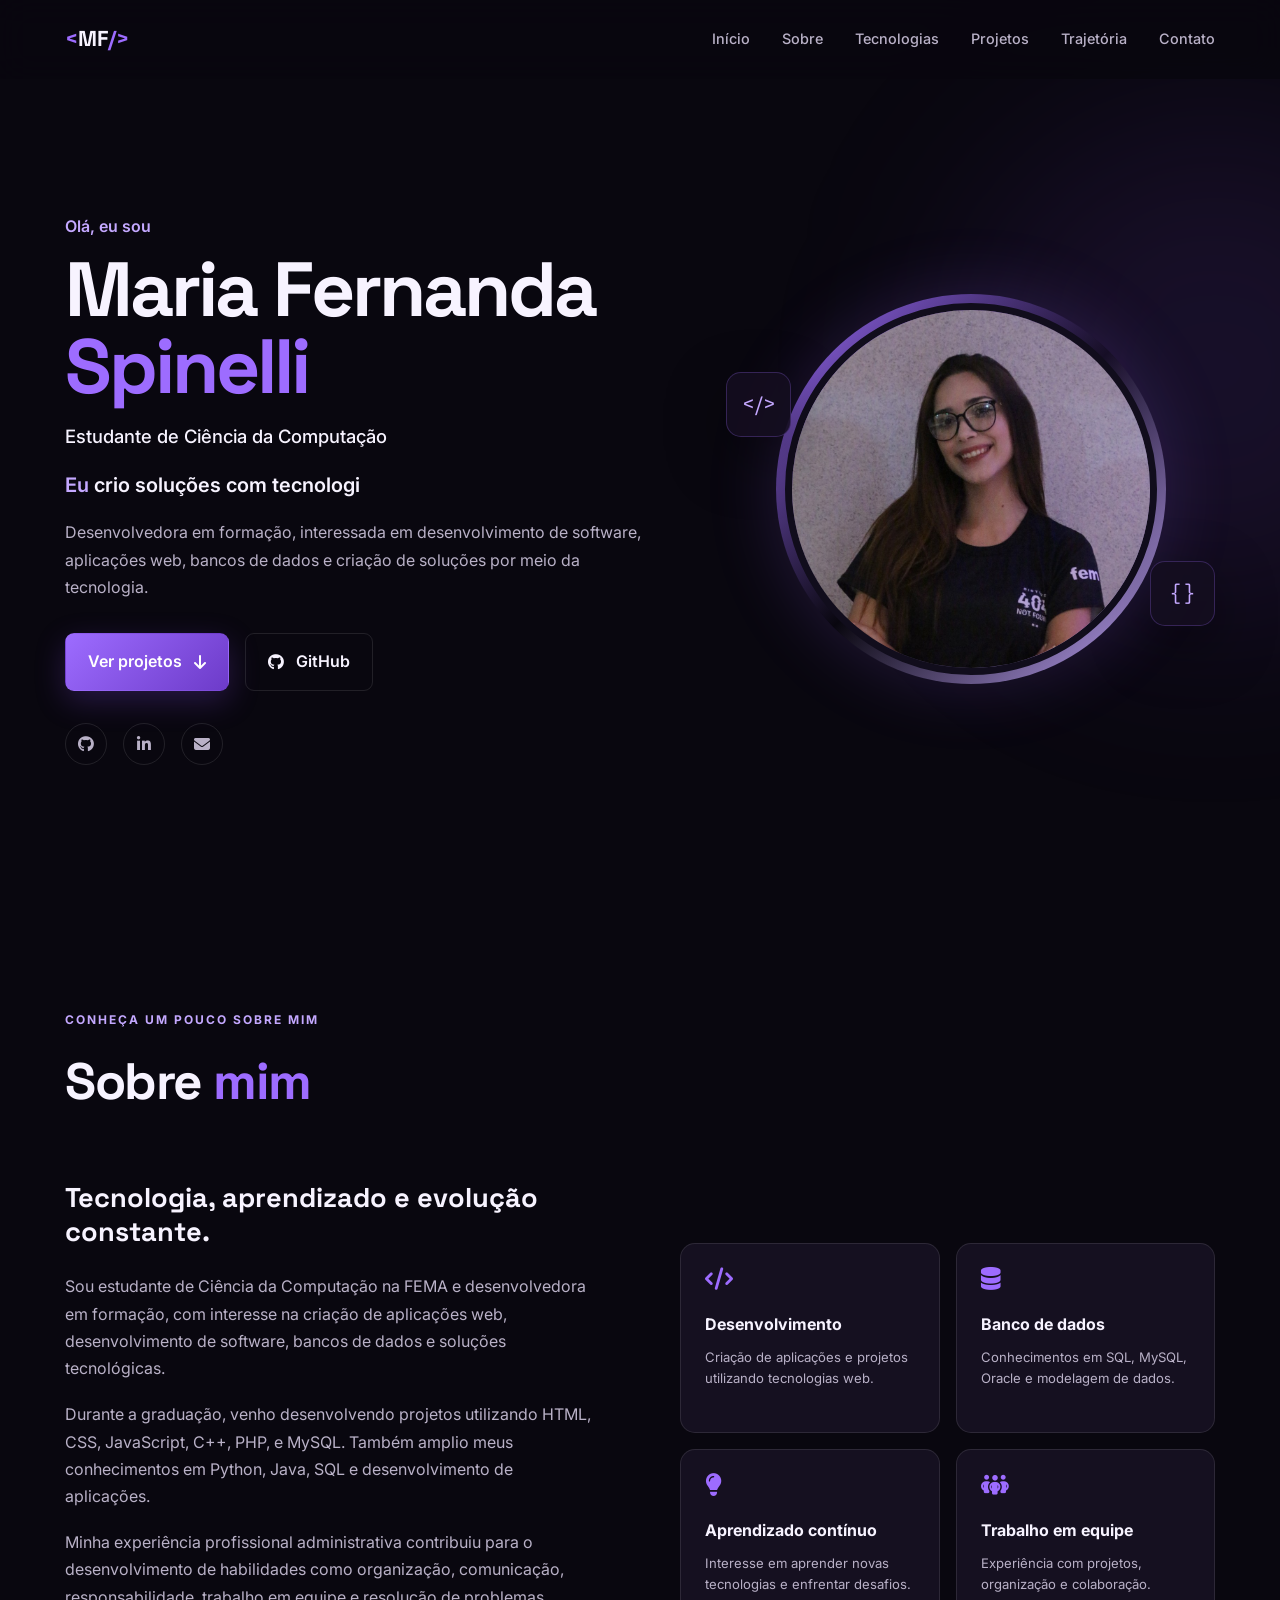
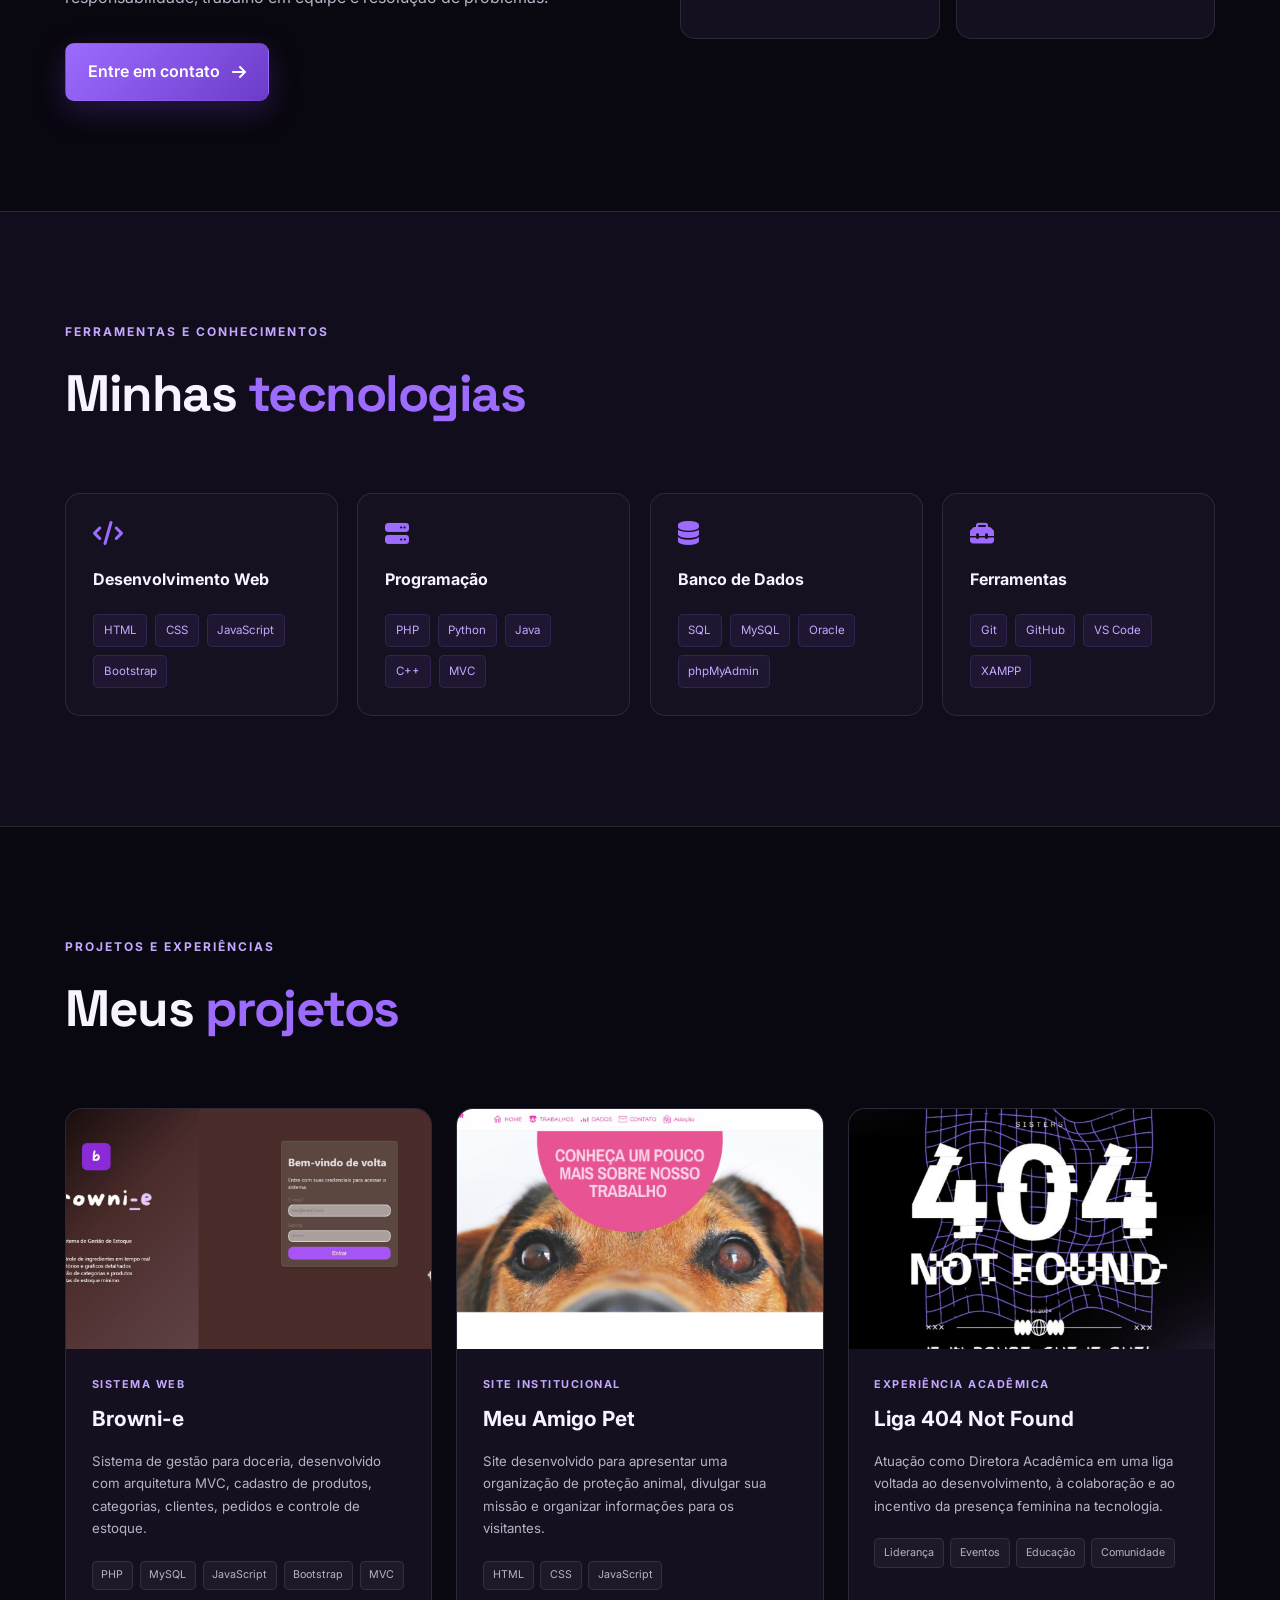
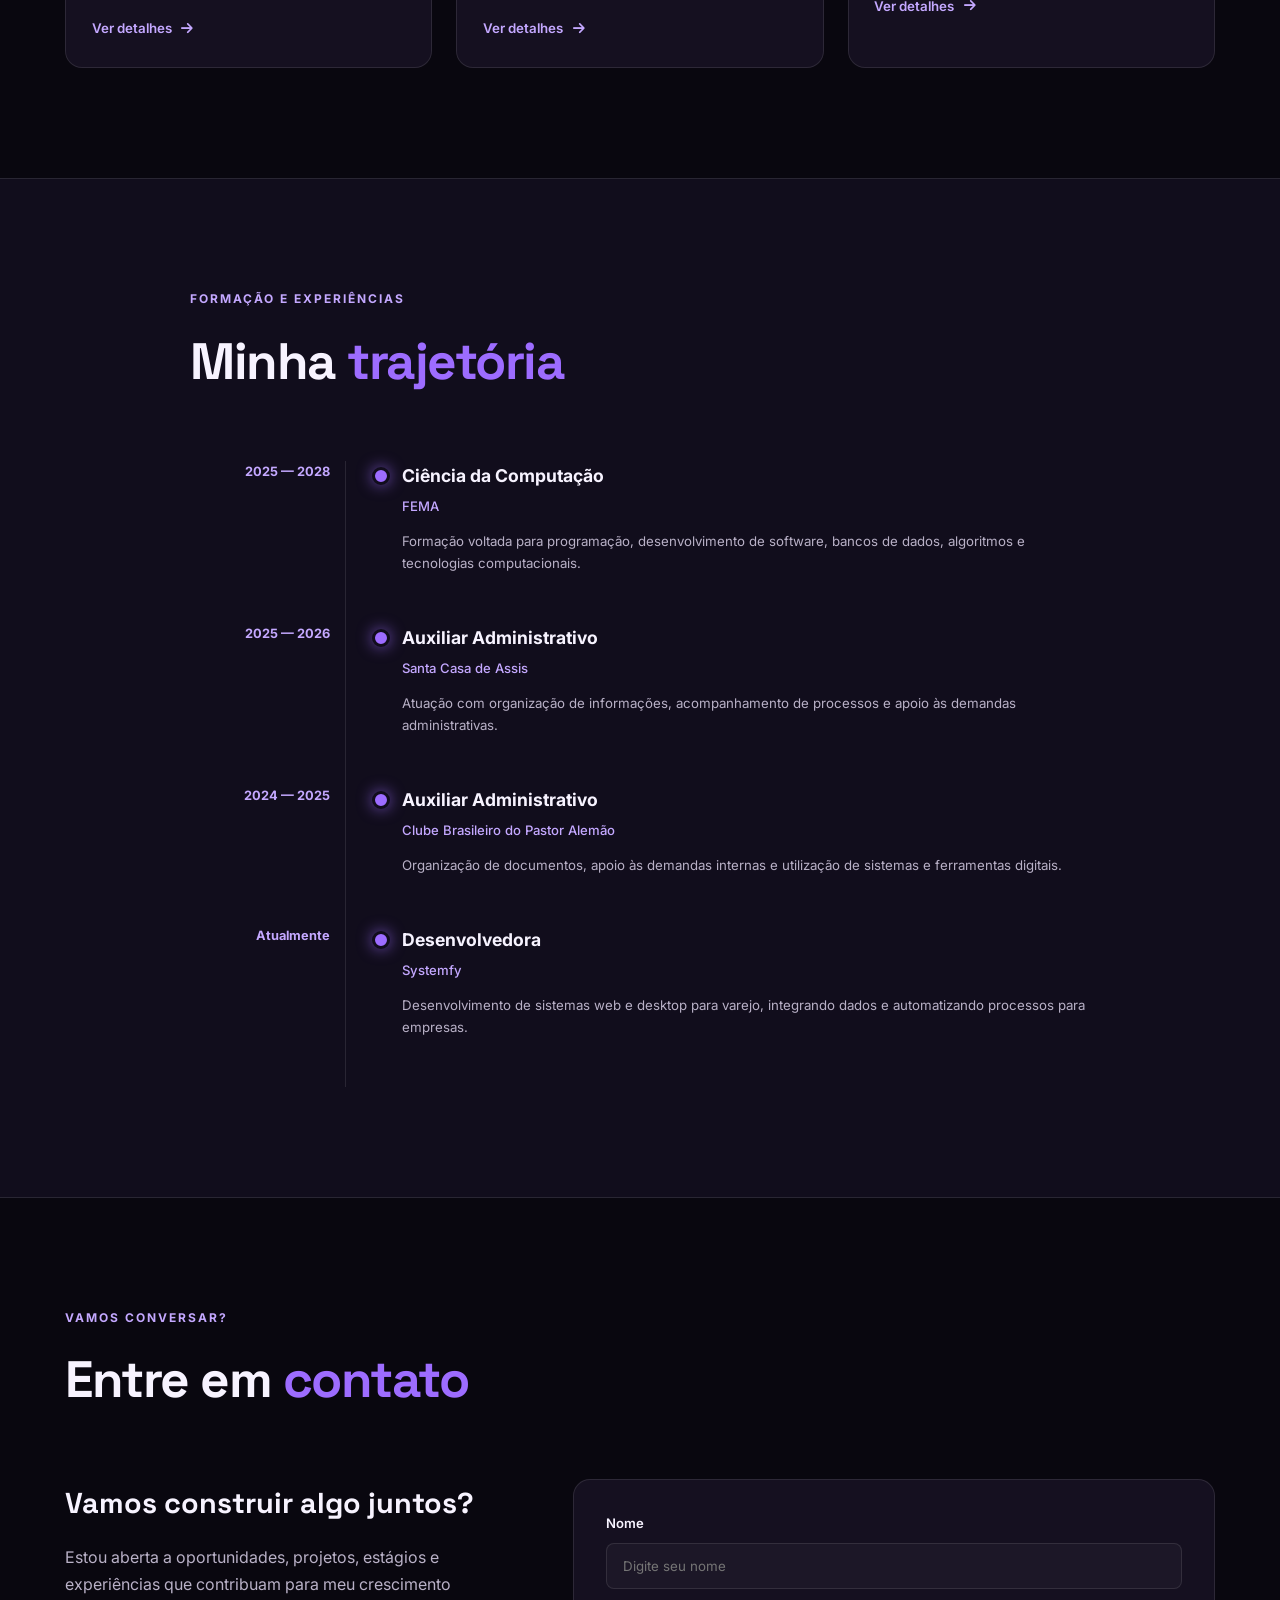
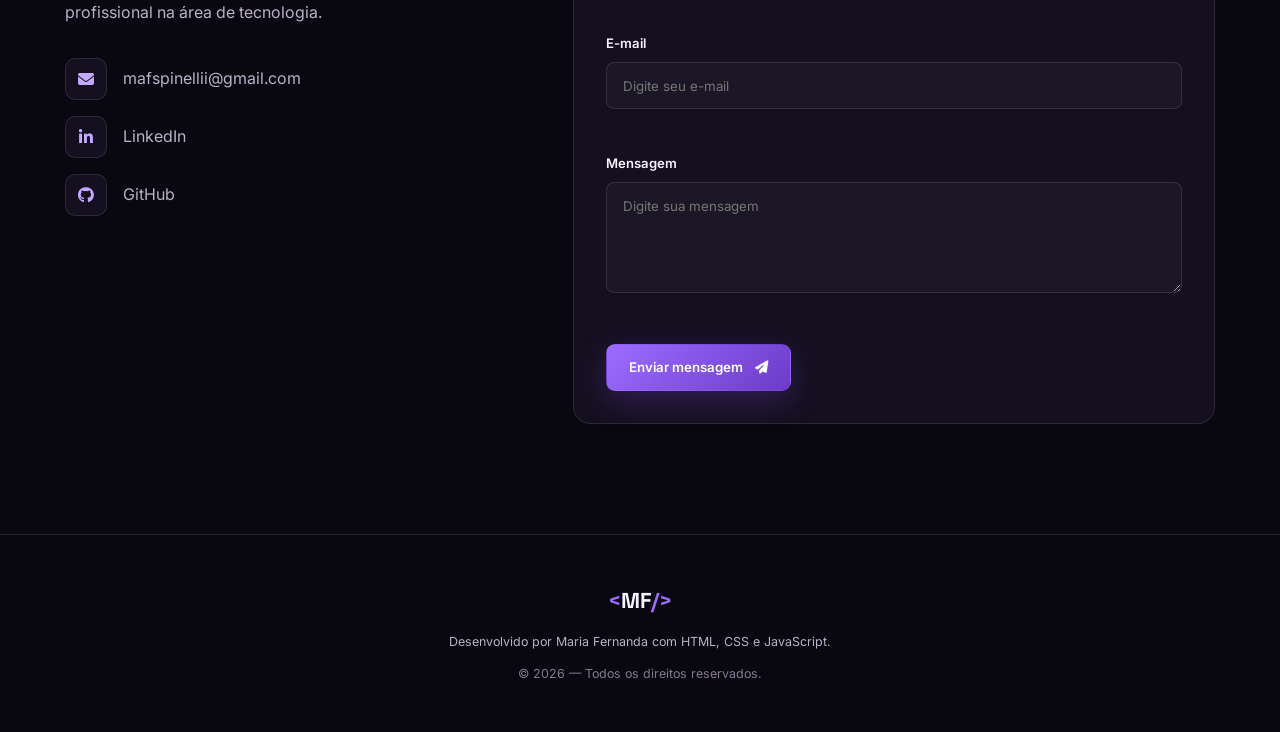
==== commit aa495bfe: "Change greeting from 'Hello World' to 'Goodbye World'" ====
--- a/portifolio-maria/index.html
+++ b/portifolio-maria/index.html
@@ -293,7 +293,7 @@
                 </article>
 
                 <article class="timeline-item">
-                    <div class="timeline-data">2025 — Atual</div>
+                    <div class="timeline-data">2025 — 2026</div>
                     <div class="timeline-conteudo">
                         <h3>Auxiliar Administrativo</h3>
                         <h4>Santa Casa de Assis</h4>
@@ -315,12 +315,12 @@
                 </article>
 
                 <article class="timeline-item">
-                    <div class="timeline-data">Liga Acadêmica</div>
+                    <div class="timeline-data">Atualmente</div>
                     <div class="timeline-conteudo">
-                        <h3>Liga 404 Not Found</h3>
-                        <h4>Diretora Acadêmica</h4>
-                        <p>
-                            Organização de atividades, cursos e ações voltadas ao desenvolvimento acadêmico e ao incentivo da presença feminina na tecnologia.
+                        <h3>Desenvolvedora</h3>
+                        <h4>Systemfy</h4>
+                        <p>
+                            Desenvolvimento de sistemas web e desktop para varejo, integrando dados e automatizando processos para empresas.
                         </p>
                     </div>
                 </article>
@@ -416,4 +416,4 @@
     <script src="js/script.js"></script>
 </body>
 
-</html>+</html>
